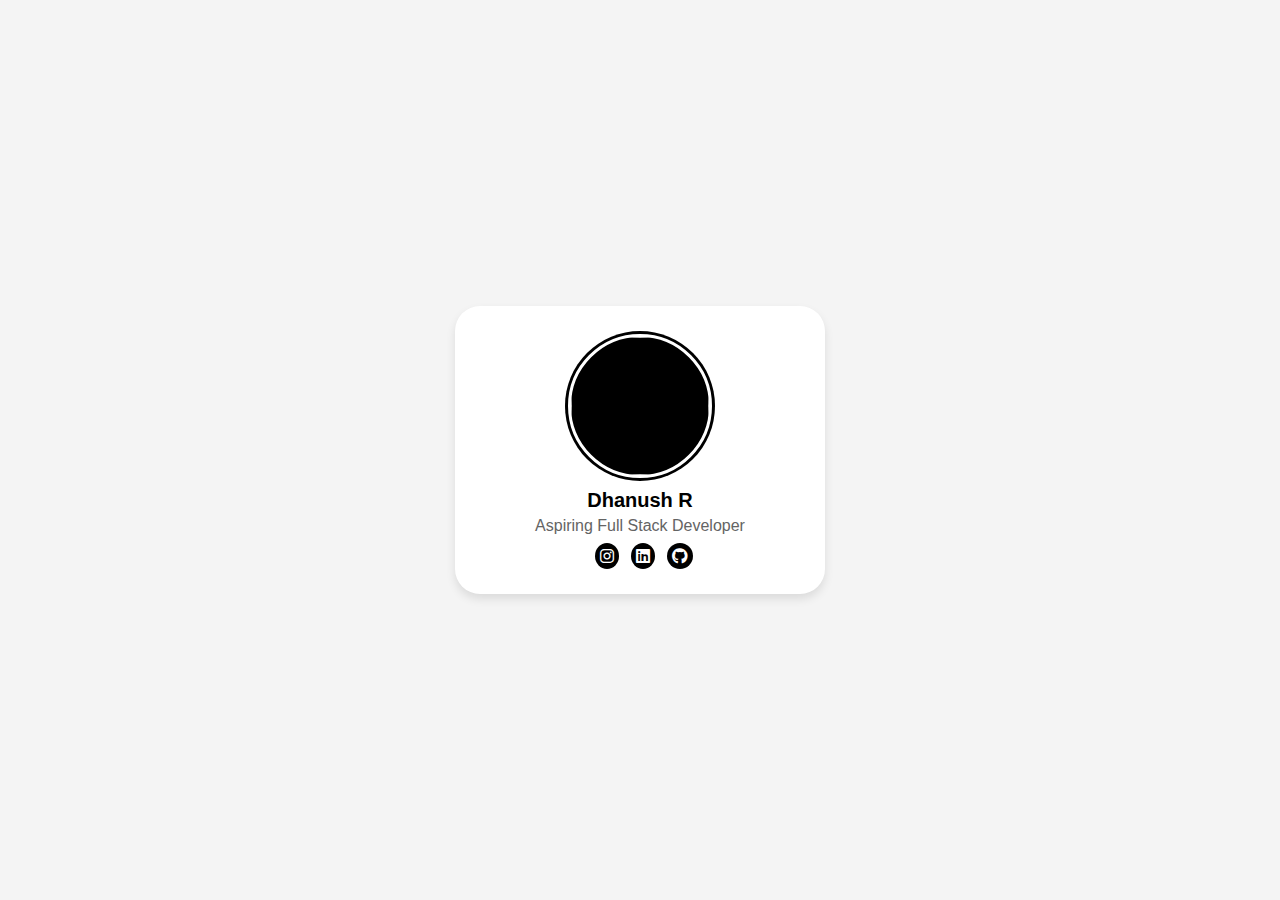
==== Profile-Card/index.html @ e0fa0c29 "first commit of profile card" ====
<!DOCTYPE html>
<html lang="en">
<head>
  <meta charset="UTF-8">
  <meta name="viewport" content="width=device-width, initial-scale=1.0">
  <link rel="stylesheet" href="style.css">
  <link
      rel="stylesheet"
      href="https://cdnjs.cloudflare.com/ajax/libs/font-awesome/6.6.0/css/all.min.css"
    >
  <title>Profile-Card</title>
</head>
<body>
  <div class="profile-card_container">

    <div class="Profile-Card_image">
      <img src="images/DHANUSH R.png" class="Profile_image">
    </div>

    <div class="Profile-Card_info">
      <p class="profile_name">Dhanush R</p>
      <p class="profile_title">Aspiring Full Stack Developer</p>
    </div>

    <div class="Profile-Card_social-media">
      <a href="https://www.instagram.com/r._dhanush_.77/"
        ><i class="fab fa-instagram  profile-card_icon"></i
      ></a>

      <a href="https://www.linkedin.com/in/dhanush--r/"
        ><i class="fab fa-linkedin  profile-card_icon"></i
      ></a>

      <a href="https://github.com/R-Dhanush"
        ><i class="fa-brands fa-github  profile-card_icon"></i
      ></a>
    </div>
  </div>
</body>
</html>
---- Profile-Card/style.css ----
*{
  margin: 0%;
  padding: 0%;
  box-sizing: border-box;
  font-family: Arial, Helvetica, sans-serif;
}

body{
  height: 100vh;
  display: flex;
  justify-content: center;
  align-items: center;
  background-color: #f4f4f4;
}

.profile-card_container{
  max-width: 370px;
  width: 100%;
  background: #fff;
  border-radius: 25px;
  padding: 25px;
  box-shadow: 0px 5px 10px rgb(0, 0, 0, 0.1);
  display: flex;
  flex-direction: column;
  align-items: center;
  justify-content: center;
}

.Profile-Card_image{
  position: relative;
  width: 150px;
  height: 150px;
  border-radius: 50%;
  background-color: #000;
  padding: 3px;
}

.Profile_image{
  width: 100%;
  height: 100%;
  object-fit: cover;
  border-radius: 50%;
  border: 3px solid white;
}

.Profile-Card_info{
  text-align: center;
  margin-top: 0.5rem;
}

.profile_name{
  font-size: 1.25rem;
  font-weight: 600;
  margin-bottom: 0.3rem;
}

.profile_title{
  font-size: 1rem;
  font-weight: 400;
  color: #646464;
  margin-bottom: 0.5rem;
}

.profile-card_icon{
  color: #fff;
  background-color: #000;
  padding: 5px;
  margin-left: 0.5rem;
  border-radius: 50%;
}
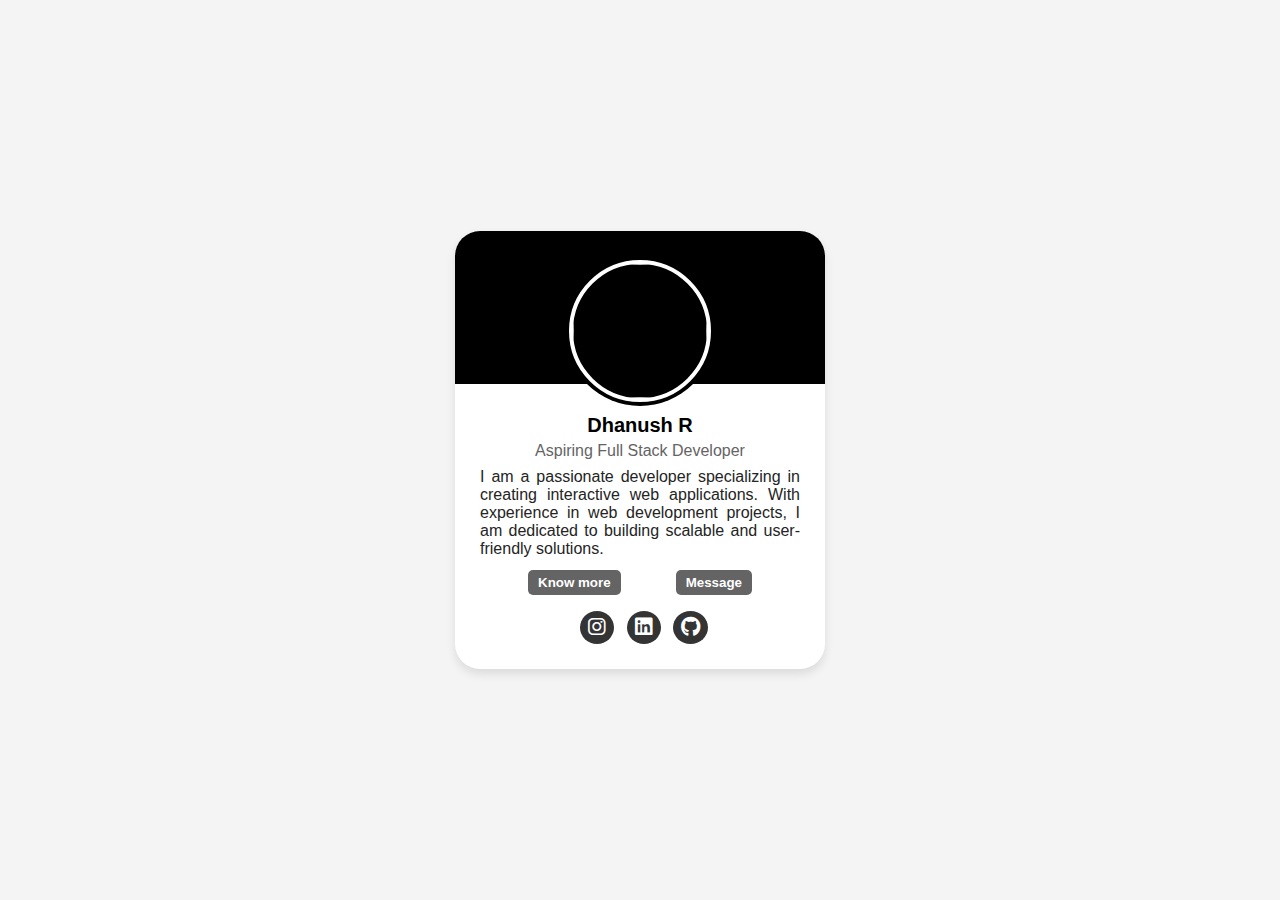
==== commit 18024469: "added css for profile card" ====
--- a/Profile-Card/index.html
+++ b/Profile-Card/index.html
@@ -22,19 +22,31 @@
       <p class="profile_title">Aspiring Full Stack Developer</p>
     </div>
 
+    <div class="profile-card_short-bio">
+      <p class="profile-card_content">I am a passionate developer specializing in creating interactive web applications. With experience in web development projects, I am dedicated to building scalable and user-friendly solutions.</p>
+    </div>
+
+    <div class="Profile-Card_CTA">
+
+      <button class="profile-card_btn">Know more</button>
+
+      <button class="profile-card_btn">Message</button>
+    </div>
+
     <div class="Profile-Card_social-media">
-      <a href="https://www.instagram.com/r._dhanush_.77/"
-        ><i class="fab fa-instagram  profile-card_icon"></i
+      <a href="https://www.instagram.com/r._dhanush_.77/" class="profile-card_icon"
+        ><i class="fab fa-instagram"></i
       ></a>
 
-      <a href="https://www.linkedin.com/in/dhanush--r/"
-        ><i class="fab fa-linkedin  profile-card_icon"></i
+      <a href="https://www.linkedin.com/in/dhanush--r/" class="profile-card_icon"
+        ><i class="fab fa-linkedin"></i
       ></a>
 
-      <a href="https://github.com/R-Dhanush"
-        ><i class="fa-brands fa-github  profile-card_icon"></i
+      <a href="https://github.com/R-Dhanush" class="profile-card_icon"
+        ><i class="fa-brands fa-github"></i
       ></a>
     </div>
+
   </div>
 </body>
 </html>--- a/Profile-Card/style.css
+++ b/Profile-Card/style.css
@@ -24,6 +24,18 @@
   flex-direction: column;
   align-items: center;
   justify-content: center;
+  position: relative;
+}
+
+.profile-card_container::before{
+  content: '';
+  background-color: #000;
+  position: absolute;
+  top: 0;
+  left: 0;
+  height: 35%;
+  width: 100%;
+  border-radius: 25px 25px 0 0;
 }
 
 .Profile-Card_image{
@@ -32,7 +44,7 @@
   height: 150px;
   border-radius: 50%;
   background-color: #000;
-  padding: 3px;
+  padding: 4px;
 }
 
 .Profile_image{
@@ -40,7 +52,7 @@
   height: 100%;
   object-fit: cover;
   border-radius: 50%;
-  border: 3px solid white;
+  border: 4px solid white;
 }
 
 .Profile-Card_info{
@@ -61,11 +73,53 @@
   margin-bottom: 0.5rem;
 }
 
-.profile-card_icon{
+.profile-card_content{
+  text-align:justify;
+  font-size: 1rem;
+  font-weight: 500;
+  color: #242424;
+  margin-bottom: 0.5rem;
+}
+
+.Profile-Card_social-media{
+  margin-top: 1rem;
+}
+
+.profile-card_icon {
   color: #fff;
-  background-color: #000;
-  padding: 5px;
+  background-color: #343434;
+  padding: 5px 8px;
   margin-left: 0.5rem;
   border-radius: 50%;
+  font-size: 1.25rem;
+  display: inline-block;
+  transition: all 1s;
 }
 
+.profile-card_icon:hover {
+  color: #000;
+  background-color: #fff;
+  box-shadow: 0px 0px 10px rgba(0, 0, 0, 0.7);
+  transform: rotatey(360deg);
+}
+
+.Profile-Card_CTA{
+  width: 70%;
+  margin-top: 0.25rem;
+  display: flex;
+  justify-content: space-between;
+}
+
+.profile-card_btn{
+  border: none;
+  border-radius: 5px;
+  padding: 5px 10px;
+  font-weight: 600;
+  color: #fff;
+  background-color: #646464;
+  cursor: pointer;
+}
+
+.profile-card_btn:hover{
+  background-color: #343434;
+}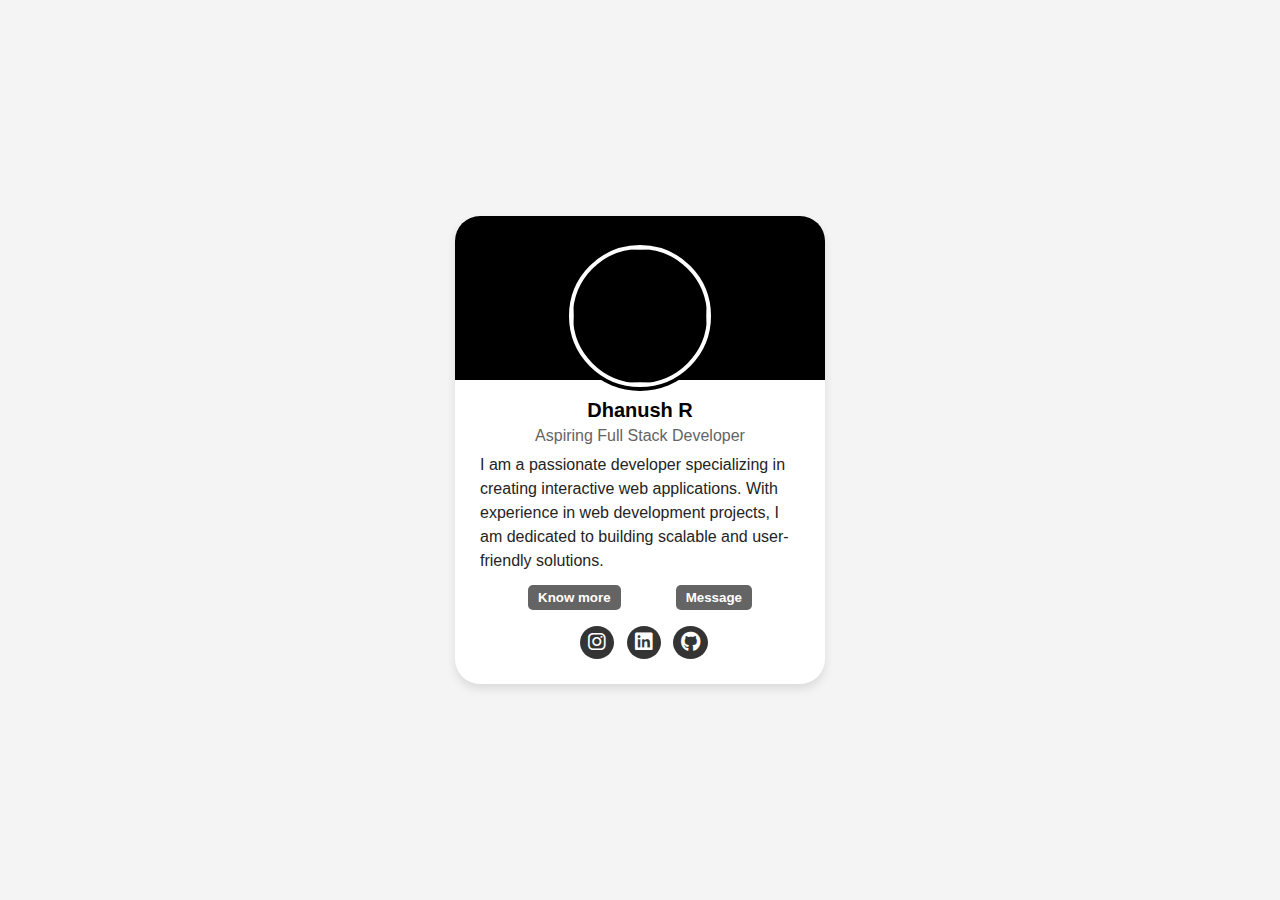
==== commit 3439cf40: "added tooltip for icons" ====
--- a/Profile-Card/index.html
+++ b/Profile-Card/index.html
@@ -34,15 +34,15 @@
     </div>
 
     <div class="Profile-Card_social-media">
-      <a href="https://www.instagram.com/r._dhanush_.77/" class="profile-card_icon"
+      <a href="https://www.instagram.com/r._dhanush_.77/" class="profile-card_icon" data-tooltip="Instagram"
         ><i class="fab fa-instagram"></i
       ></a>
 
-      <a href="https://www.linkedin.com/in/dhanush--r/" class="profile-card_icon"
+      <a href="https://www.linkedin.com/in/dhanush--r/" class="profile-card_icon" data-tooltip="Linkedin"
         ><i class="fab fa-linkedin"></i
       ></a>
 
-      <a href="https://github.com/R-Dhanush" class="profile-card_icon"
+      <a href="https://github.com/R-Dhanush" class="profile-card_icon" data-tooltip="Github"
         ><i class="fa-brands fa-github"></i
       ></a>
     </div>
--- a/Profile-Card/style.css
+++ b/Profile-Card/style.css
@@ -74,7 +74,8 @@
 }
 
 .profile-card_content{
-  text-align:justify;
+  ttext-align: center;
+  line-height: 1.5;
   font-size: 1rem;
   font-weight: 500;
   color: #242424;
@@ -103,6 +104,20 @@
   transform: rotatey(360deg);
 }
 
+.profile-card_icon:hover::after {
+  content: attr(data-tooltip);
+  position: absolute;
+  top: 34px;
+  left: 50%;
+  transform: translateX(-50%);
+  background-color: #000;
+  color: #fff;
+  padding: 5px;
+  border-radius: 5px;
+  font-size: 0.75rem;
+  white-space: nowrap;
+}
+
 .Profile-Card_CTA{
   width: 70%;
   margin-top: 0.25rem;
@@ -118,8 +133,10 @@
   color: #fff;
   background-color: #646464;
   cursor: pointer;
+  transition: all 0.5s;
 }
 
 .profile-card_btn:hover{
   background-color: #343434;
+  transform: scale(1.05);
 }